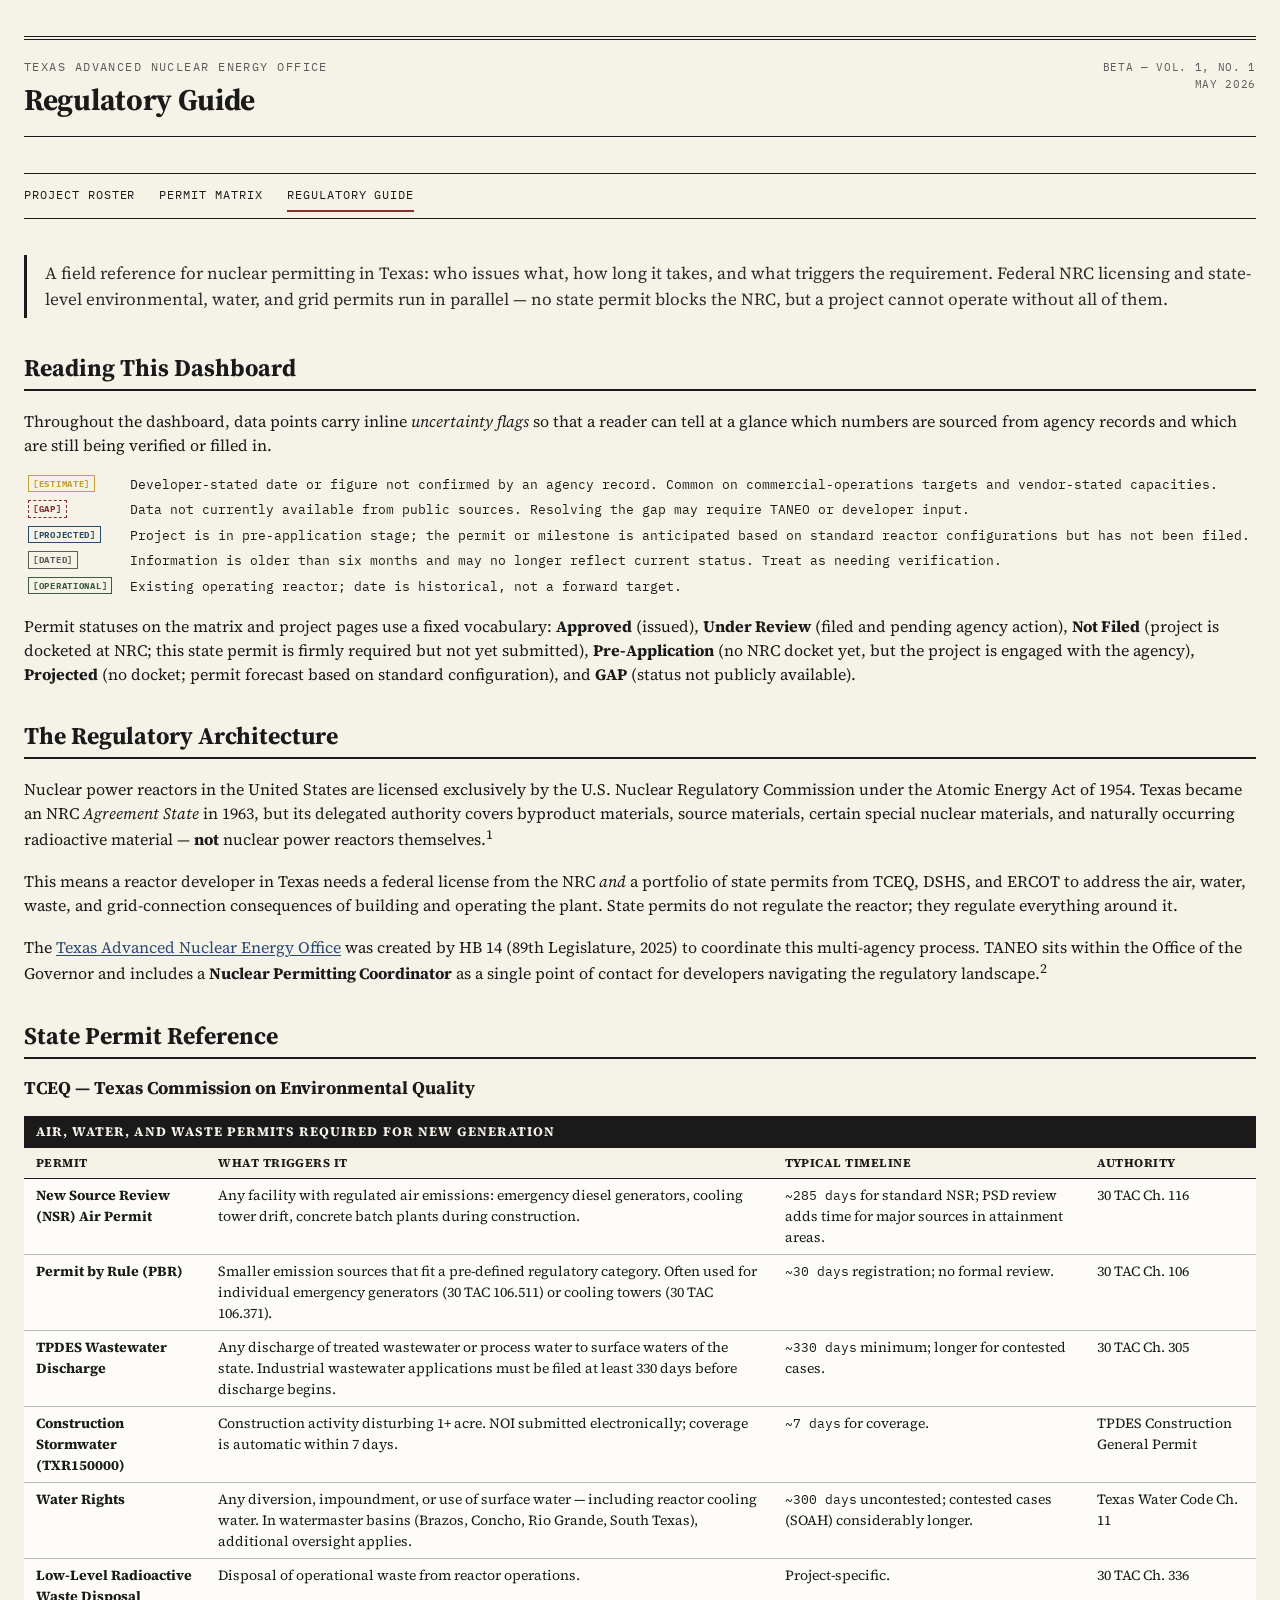
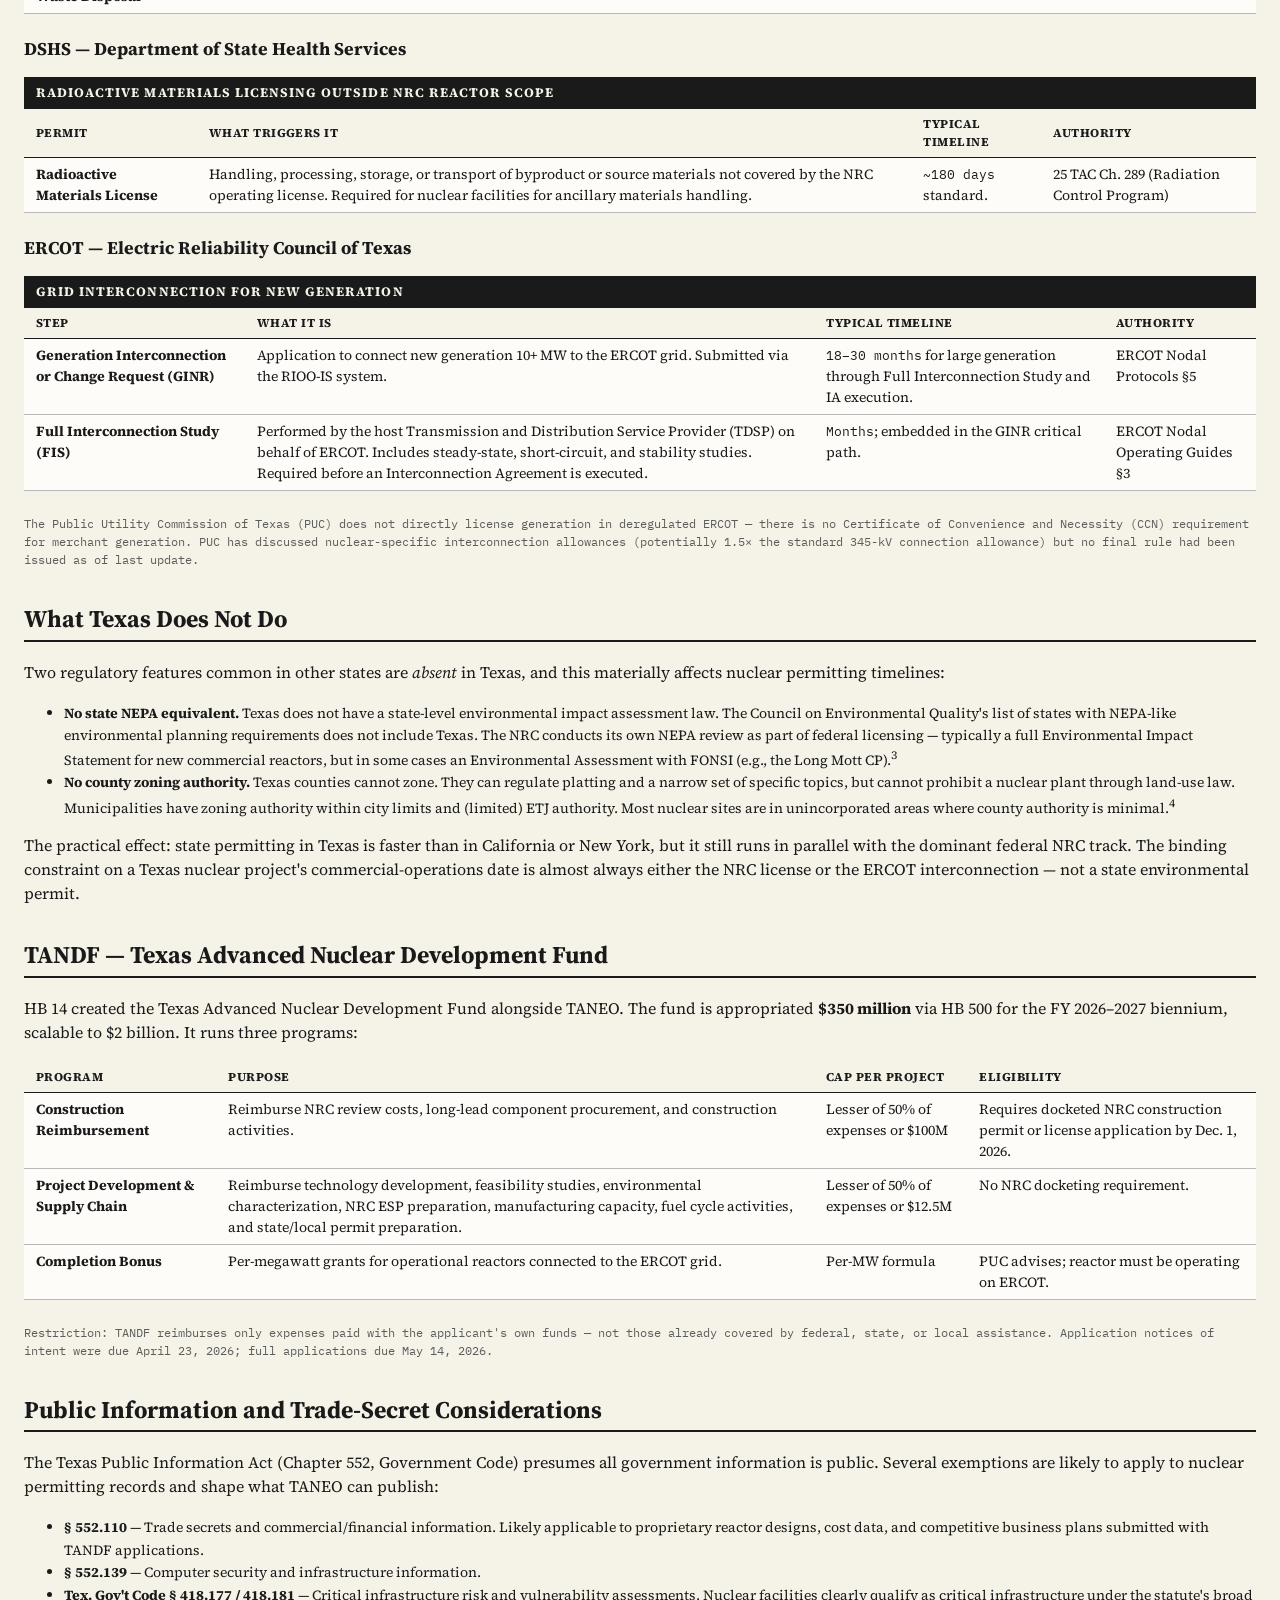
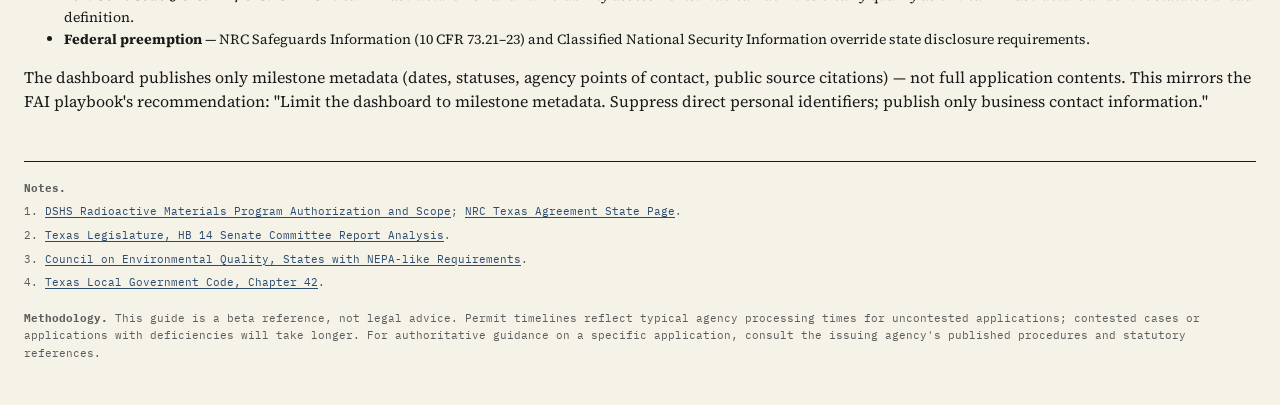
==== guide.html @ d7ae93f4 "Initial commit: TANEO Permitting Dashboard beta Static HTML/CSS/JS dashboard tracking Texas nuclear " ====
<!doctype html>
<html lang="en">
<head>
<meta charset="utf-8">
<meta name="viewport" content="width=device-width, initial-scale=1">
<title>TANEO Permitting Dashboard — Regulatory Guide</title>
<link rel="preconnect" href="https://fonts.googleapis.com">
<link rel="preconnect" href="https://fonts.gstatic.com" crossorigin>
<link rel="stylesheet" href="https://fonts.googleapis.com/css2?family=Source+Serif+4:ital,wght@0,400;0,600;0,700;1,400&family=IBM+Plex+Mono:wght@400;500;700&display=swap">
<link rel="stylesheet" href="styles/main.css">
</head>
<body>

<header class="masthead">
  <div class="title-block">
    <p class="pub-name">Texas Advanced Nuclear Energy Office</p>
    <h1>Regulatory Guide</h1>
  </div>
  <div class="meta">
    <span>Beta — Vol. 1, No. 1</span>
    <span>May 2026</span>
  </div>
</header>

<nav class="section-nav">
  <a href="index.html">Project Roster</a>
  <a href="matrix.html">Permit Matrix</a>
  <a href="guide.html" class="active">Regulatory Guide</a>
</nav>

<p class="lede">
  A field reference for nuclear permitting in Texas: who issues what, how long it takes,
  and what triggers the requirement. Federal NRC licensing and state-level environmental,
  water, and grid permits run in parallel — no state permit blocks the NRC, but a project
  cannot operate without all of them.
</p>

<h2>Reading This Dashboard</h2>

<p>Throughout the dashboard, data points carry inline <em>uncertainty flags</em> so that a reader can tell at a glance which numbers are sourced from agency records and which are still being verified or filled in.</p>

<dl class="fact-sheet" style="font-size: 14px;">
  <dt><span class="flag estimate">[ESTIMATE]</span></dt>
  <dd>Developer-stated date or figure not confirmed by an agency record. Common on commercial-operations targets and vendor-stated capacities.</dd>
  <dt><span class="flag gap">[GAP]</span></dt>
  <dd>Data not currently available from public sources. Resolving the gap may require TANEO or developer input.</dd>
  <dt><span class="flag projected">[PROJECTED]</span></dt>
  <dd>Project is in pre-application stage; the permit or milestone is anticipated based on standard reactor configurations but has not been filed.</dd>
  <dt><span class="flag dated">[DATED]</span></dt>
  <dd>Information is older than six months and may no longer reflect current status. Treat as needing verification.</dd>
  <dt><span class="flag operational">[OPERATIONAL]</span></dt>
  <dd>Existing operating reactor; date is historical, not a forward target.</dd>
</dl>

<p>Permit statuses on the matrix and project pages use a fixed vocabulary: <strong>Approved</strong> (issued), <strong>Under Review</strong> (filed and pending agency action), <strong>Not Filed</strong> (project is docketed at NRC; this state permit is firmly required but not yet submitted), <strong>Pre-Application</strong> (no NRC docket yet, but the project is engaged with the agency), <strong>Projected</strong> (no docket; permit forecast based on standard configuration), and <strong>GAP</strong> (status not publicly available).</p>

<h2>The Regulatory Architecture</h2>

<p>Nuclear power reactors in the United States are licensed exclusively by the U.S. Nuclear Regulatory Commission under the Atomic Energy Act of 1954. Texas became an NRC <em>Agreement State</em> in 1963, but its delegated authority covers byproduct materials, source materials, certain special nuclear materials, and naturally occurring radioactive material — <strong>not</strong> nuclear power reactors themselves.<sup>1</sup></p>

<p>This means a reactor developer in Texas needs a federal license from the NRC <em>and</em> a portfolio of state permits from TCEQ, DSHS, and ERCOT to address the air, water, waste, and grid-connection consequences of building and operating the plant. State permits do not regulate the reactor; they regulate everything around it.</p>

<p>The <a href="https://gov.texas.gov/taneo">Texas Advanced Nuclear Energy Office</a> was created by HB 14 (89th Legislature, 2025) to coordinate this multi-agency process. TANEO sits within the Office of the Governor and includes a <strong>Nuclear Permitting Coordinator</strong> as a single point of contact for developers navigating the regulatory landscape.<sup>2</sup></p>

<h2>State Permit Reference</h2>

<h3>TCEQ — Texas Commission on Environmental Quality</h3>

<table>
  <caption>Air, water, and waste permits required for new generation</caption>
  <thead>
    <tr>
      <th>Permit</th>
      <th>What triggers it</th>
      <th>Typical timeline</th>
      <th>Authority</th>
    </tr>
  </thead>
  <tbody>
    <tr>
      <td><strong>New Source Review (NSR) Air Permit</strong></td>
      <td>Any facility with regulated air emissions: emergency diesel generators, cooling tower drift, concrete batch plants during construction.</td>
      <td><span class="mono">~285 days</span> for standard NSR; PSD review adds time for major sources in attainment areas.</td>
      <td>30 TAC Ch. 116</td>
    </tr>
    <tr>
      <td><strong>Permit by Rule (PBR)</strong></td>
      <td>Smaller emission sources that fit a pre-defined regulatory category. Often used for individual emergency generators (30 TAC 106.511) or cooling towers (30 TAC 106.371).</td>
      <td><span class="mono">~30 days</span> registration; no formal review.</td>
      <td>30 TAC Ch. 106</td>
    </tr>
    <tr>
      <td><strong>TPDES Wastewater Discharge</strong></td>
      <td>Any discharge of treated wastewater or process water to surface waters of the state. Industrial wastewater applications must be filed at least 330 days before discharge begins.</td>
      <td><span class="mono">~330 days</span> minimum; longer for contested cases.</td>
      <td>30 TAC Ch. 305</td>
    </tr>
    <tr>
      <td><strong>Construction Stormwater (TXR150000)</strong></td>
      <td>Construction activity disturbing 1+ acre. NOI submitted electronically; coverage is automatic within 7 days.</td>
      <td><span class="mono">~7 days</span> for coverage.</td>
      <td>TPDES Construction General Permit</td>
    </tr>
    <tr>
      <td><strong>Water Rights</strong></td>
      <td>Any diversion, impoundment, or use of surface water — including reactor cooling water. In watermaster basins (Brazos, Concho, Rio Grande, South Texas), additional oversight applies.</td>
      <td><span class="mono">~300 days</span> uncontested; contested cases (SOAH) considerably longer.</td>
      <td>Texas Water Code Ch. 11</td>
    </tr>
    <tr>
      <td><strong>Low-Level Radioactive Waste Disposal</strong></td>
      <td>Disposal of operational waste from reactor operations.</td>
      <td>Project-specific.</td>
      <td>30 TAC Ch. 336</td>
    </tr>
  </tbody>
</table>

<h3>DSHS — Department of State Health Services</h3>

<table>
  <caption>Radioactive materials licensing outside NRC reactor scope</caption>
  <thead>
    <tr>
      <th>Permit</th>
      <th>What triggers it</th>
      <th>Typical timeline</th>
      <th>Authority</th>
    </tr>
  </thead>
  <tbody>
    <tr>
      <td><strong>Radioactive Materials License</strong></td>
      <td>Handling, processing, storage, or transport of byproduct or source materials not covered by the NRC operating license. Required for nuclear facilities for ancillary materials handling.</td>
      <td><span class="mono">~180 days</span> standard.</td>
      <td>25 TAC Ch. 289 (Radiation Control Program)</td>
    </tr>
  </tbody>
</table>

<h3>ERCOT — Electric Reliability Council of Texas</h3>

<table>
  <caption>Grid interconnection for new generation</caption>
  <thead>
    <tr>
      <th>Step</th>
      <th>What it is</th>
      <th>Typical timeline</th>
      <th>Authority</th>
    </tr>
  </thead>
  <tbody>
    <tr>
      <td><strong>Generation Interconnection or Change Request (GINR)</strong></td>
      <td>Application to connect new generation 10+ MW to the ERCOT grid. Submitted via the RIOO-IS system.</td>
      <td><span class="mono">18–30 months</span> for large generation through Full Interconnection Study and IA execution.</td>
      <td>ERCOT Nodal Protocols §5</td>
    </tr>
    <tr>
      <td><strong>Full Interconnection Study (FIS)</strong></td>
      <td>Performed by the host Transmission and Distribution Service Provider (TDSP) on behalf of ERCOT. Includes steady-state, short-circuit, and stability studies. Required before an Interconnection Agreement is executed.</td>
      <td><span class="mono">Months</span>; embedded in the GINR critical path.</td>
      <td>ERCOT Nodal Operating Guides §3</td>
    </tr>
  </tbody>
</table>

<p style="font-family: var(--mono); font-size: 12px; color: var(--gray-70);">
The Public Utility Commission of Texas (PUC) does not directly license generation in deregulated ERCOT — there is no Certificate of Convenience and Necessity (CCN) requirement for merchant generation. PUC has discussed nuclear-specific interconnection allowances (potentially 1.5× the standard 345-kV connection allowance) but no final rule had been issued as of last update.
</p>

<h2>What Texas Does Not Do</h2>

<p>Two regulatory features common in other states are <em>absent</em> in Texas, and this materially affects nuclear permitting timelines:</p>

<ul style="font-family: var(--serif); font-size: 14px; line-height: 1.6;">
  <li><strong>No state NEPA equivalent.</strong> Texas does not have a state-level environmental impact assessment law. The Council on Environmental Quality's list of states with NEPA-like environmental planning requirements does not include Texas. The NRC conducts its own NEPA review as part of federal licensing — typically a full Environmental Impact Statement for new commercial reactors, but in some cases an Environmental Assessment with FONSI (e.g., the Long Mott CP).<sup>3</sup></li>
  <li><strong>No county zoning authority.</strong> Texas counties cannot zone. They can regulate platting and a narrow set of specific topics, but cannot prohibit a nuclear plant through land-use law. Municipalities have zoning authority within city limits and (limited) ETJ authority. Most nuclear sites are in unincorporated areas where county authority is minimal.<sup>4</sup></li>
</ul>

<p>The practical effect: state permitting in Texas is faster than in California or New York, but it still runs in parallel with the dominant federal NRC track. The binding constraint on a Texas nuclear project's commercial-operations date is almost always either the NRC license or the ERCOT interconnection — not a state environmental permit.</p>

<h2>TANDF — Texas Advanced Nuclear Development Fund</h2>

<p>HB 14 created the Texas Advanced Nuclear Development Fund alongside TANEO. The fund is appropriated <strong>$350 million</strong> via HB 500 for the FY 2026–2027 biennium, scalable to $2 billion. It runs three programs:</p>

<table>
  <thead>
    <tr><th>Program</th><th>Purpose</th><th>Cap per project</th><th>Eligibility</th></tr>
  </thead>
  <tbody>
    <tr>
      <td><strong>Construction Reimbursement</strong></td>
      <td>Reimburse NRC review costs, long-lead component procurement, and construction activities.</td>
      <td>Lesser of 50% of expenses or $100M</td>
      <td>Requires docketed NRC construction permit or license application by Dec. 1, 2026.</td>
    </tr>
    <tr>
      <td><strong>Project Development &amp; Supply Chain</strong></td>
      <td>Reimburse technology development, feasibility studies, environmental characterization, NRC ESP preparation, manufacturing capacity, fuel cycle activities, and state/local permit preparation.</td>
      <td>Lesser of 50% of expenses or $12.5M</td>
      <td>No NRC docketing requirement.</td>
    </tr>
    <tr>
      <td><strong>Completion Bonus</strong></td>
      <td>Per-megawatt grants for operational reactors connected to the ERCOT grid.</td>
      <td>Per-MW formula</td>
      <td>PUC advises; reactor must be operating on ERCOT.</td>
    </tr>
  </tbody>
</table>

<p style="font-family: var(--mono); font-size: 12px; color: var(--gray-70);">
Restriction: TANDF reimburses only expenses paid with the applicant's own funds — not those already covered by federal, state, or local assistance. Application notices of intent were due April 23, 2026; full applications due May 14, 2026.
</p>

<h2>Public Information and Trade-Secret Considerations</h2>

<p>The Texas Public Information Act (Chapter 552, Government Code) presumes all government information is public. Several exemptions are likely to apply to nuclear permitting records and shape what TANEO can publish:</p>

<ul style="font-family: var(--serif); font-size: 14px; line-height: 1.6;">
  <li><strong>§ 552.110</strong> — Trade secrets and commercial/financial information. Likely applicable to proprietary reactor designs, cost data, and competitive business plans submitted with TANDF applications.</li>
  <li><strong>§ 552.139</strong> — Computer security and infrastructure information.</li>
  <li><strong>Tex. Gov't Code § 418.177 / 418.181</strong> — Critical infrastructure risk and vulnerability assessments. Nuclear facilities clearly qualify as critical infrastructure under the statute's broad definition.</li>
  <li><strong>Federal preemption</strong> — NRC Safeguards Information (10 CFR 73.21–23) and Classified National Security Information override state disclosure requirements.</li>
</ul>

<p>The dashboard publishes only milestone metadata (dates, statuses, agency points of contact, public source citations) — not full application contents. This mirrors the FAI playbook's recommendation: "Limit the dashboard to milestone metadata. Suppress direct personal identifiers; publish only business contact information."</p>

<footer class="colophon">
  <p><strong>Notes.</strong></p>
  <p>1. <a href="https://www.dshs.texas.gov/texas-radiation-control/radioactive-material-licensing-radiation-control-program/radioactive-materials-program-authorization-and-scope">DSHS Radioactive Materials Program Authorization and Scope</a>; <a href="https://www.nrc.gov/agreement-states/texas">NRC Texas Agreement State Page</a>.</p>
  <p>2. <a href="https://capitol.texas.gov/tlodocs/89R/analysis/html/HB00014S.htm">Texas Legislature, HB 14 Senate Committee Report Analysis</a>.</p>
  <p>3. <a href="https://ceq.doe.gov/laws-regulations/states.html">Council on Environmental Quality, States with NEPA-like Requirements</a>.</p>
  <p>4. <a href="https://statutes.capitol.texas.gov/Docs/LG/htm/LG.42.htm">Texas Local Government Code, Chapter 42</a>.</p>
  <p style="margin-top: var(--space-md);"><strong>Methodology.</strong> This guide is a beta reference, not legal advice. Permit timelines reflect typical agency processing times for uncontested applications; contested cases or applications with deficiencies will take longer. For authoritative guidance on a specific application, consult the issuing agency's published procedures and statutory references.</p>
</footer>

</body>
</html>
---- styles/main.css ----
/* TANEO Permitting Dashboard — Penney Design System
   Aesthetic: 1940s American Trade Journal
   Fonts loaded via <link> in each HTML head (not @import — that would chain
   the request behind this stylesheet's parse and add ~200–500ms to first paint). */

:root {
  /* Primary palette */
  --ink: #1A1A1A;
  --newsprint: #F5F2E8;
  --paper: #FDFCF9;
  --warm-gray: #6B6759;          /* Darkened from #9C9788 for WCAG AA */

  /* Spot colors */
  --industrial-red: #8B2B2B;
  --utility-blue: #2B4B6F;
  --safety-yellow: #C4A035;
  --technical-green: #3D5C3D;

  /* Extended grays */
  --gray-90: #2D2D2D;
  --gray-70: #5C5C5C;
  --gray-50: #8A8A8A;
  --gray-30: #B8B8B8;
  --gray-15: #DCDCDC;

  /* Type — Source Serif 4 from Google Fonts (closest to Plantin/Charter
     aesthetic on a free CDN); fall back to system Charter / Georgia if the
     CDN is unreachable. IBM Plex Mono ships from the same Google Fonts call. */
  --serif: "Source Serif 4", "Charter", "Georgia", "Plantin", serif;
  --mono: "IBM Plex Mono", "Consolas", "Courier New", monospace;

  /* Spacing (6pt baseline) */
  --space-xs: 6px;
  --space-sm: 12px;
  --space-md: 18px;
  --space-lg: 24px;
  --space-xl: 36px;
  --space-2xl: 48px;
}

/* Reset and base */
* { box-sizing: border-box; }

/* Keyboard focus — required for WCAG 2.4.7 (Focus Visible). The default
   browser outline is invisible against the newsprint background; replace
   with a high-contrast Industrial Red ring. */
:focus-visible {
  outline: 2px solid var(--industrial-red);
  outline-offset: 2px;
  border-radius: 1px;
}
a:focus-visible { background: rgba(196, 160, 53, 0.18); }

html, body {
  margin: 0;
  padding: 0;
  background: var(--newsprint);
  color: var(--ink);
  font-family: var(--serif);
  font-size: 16px;
  line-height: 1.5;
}

body {
  max-width: 1280px;
  margin: 0 auto;
  padding: var(--space-xl) var(--space-lg);
}

/* Typography */
h1, h2, h3, h4 {
  font-family: var(--serif);
  font-weight: 700;
  margin: 0 0 var(--space-md) 0;
  line-height: 1.2;
}

h1 { font-size: 32px; letter-spacing: -0.01em; }
h2 { font-size: 24px; border-bottom: 2px solid var(--ink); padding-bottom: var(--space-xs); margin-top: var(--space-xl); }
h3 { font-size: 18px; }
h4 { font-size: 14px; text-transform: uppercase; letter-spacing: 0.06em; color: var(--gray-70); }

p { margin: 0 0 var(--space-md) 0; }

a {
  color: var(--utility-blue);
  text-decoration: underline;
  text-underline-offset: 2px;
}
a:hover { color: var(--ink); }

code, .mono {
  font-family: var(--mono);
  font-size: 0.92em;
}

/* Masthead — 1940s trade journal style */
.masthead {
  border-top: 4px double var(--ink);
  border-bottom: 1px solid var(--ink);
  padding: var(--space-md) 0;
  margin-bottom: var(--space-xl);
  display: flex;
  justify-content: space-between;
  align-items: baseline;
  flex-wrap: wrap;
  gap: var(--space-md);
}

.masthead .title-block {
  flex: 1 1 auto;
}

.masthead .pub-name {
  font-size: 12px;
  font-family: var(--mono);
  text-transform: uppercase;
  letter-spacing: 0.12em;
  color: var(--gray-70);
  margin: 0 0 var(--space-xs) 0;
}

.masthead h1 {
  margin: 0;
  font-size: 30px;
}

.masthead .meta {
  font-family: var(--mono);
  font-size: 11px;
  color: var(--gray-70);
  text-align: right;
  text-transform: uppercase;
  letter-spacing: 0.06em;
}

.masthead .meta span { display: block; }

/* Navigation bar */
nav.section-nav {
  border-top: 1px solid var(--ink);
  border-bottom: 1px solid var(--ink);
  padding: var(--space-xs) 0;
  margin-bottom: var(--space-xl);
  font-family: var(--mono);
  font-size: 12px;
  text-transform: uppercase;
  letter-spacing: 0.08em;
  display: flex;
  gap: var(--space-lg);
  flex-wrap: wrap;
}

nav.section-nav a {
  color: var(--ink);
  text-decoration: none;
  padding: var(--space-xs) 0;
  border-bottom: 2px solid transparent;
}

nav.section-nav a:hover,
nav.section-nav a.active {
  border-bottom-color: var(--industrial-red);
}

/* Lede / abstract */
.lede {
  font-size: 17px;
  line-height: 1.5;
  border-left: 3px solid var(--ink);
  padding: var(--space-xs) 0 var(--space-xs) var(--space-md);
  margin: 0 0 var(--space-xl) 0;
  color: var(--gray-90);
}

/* Tables — period style */
table {
  width: 100%;
  border-collapse: collapse;
  font-family: var(--serif);
  font-size: 14px;
  margin: var(--space-md) 0 var(--space-lg) 0;
  background: var(--paper);
}

/* Table scroll wrapper — for wide tables on narrow viewports */
.table-scroll {
  overflow-x: auto;
  margin: var(--space-md) 0 var(--space-lg) 0;
  border: 0;
}
.table-scroll table { margin: 0; }

table caption {
  font-family: var(--serif);
  font-weight: 700;
  font-size: 13px;
  text-transform: uppercase;
  letter-spacing: 0.08em;
  text-align: left;
  padding: var(--space-xs) var(--space-sm);
  background: var(--ink);
  color: var(--newsprint);
  caption-side: top;
}

th {
  text-align: left;
  padding: var(--space-xs) var(--space-sm);
  border-bottom: 1.5px solid var(--ink);
  font-weight: 700;
  font-size: 12px;
  text-transform: uppercase;
  letter-spacing: 0.04em;
  background: var(--newsprint);
}

td {
  padding: var(--space-xs) var(--space-sm);
  border-bottom: 0.5px solid var(--gray-30);
  vertical-align: top;
}

tr:hover td { background: var(--newsprint); }

td.num, th.num { font-family: var(--mono); text-align: right; }
td.center, th.center { text-align: center; }

table.striped tr:nth-child(even) td { background: rgba(0,0,0,0.02); }

/* Status badges */
.badge {
  display: inline-block;
  padding: 2px 8px;
  font-family: var(--mono);
  font-size: 10px;
  font-weight: 700;
  text-transform: uppercase;
  letter-spacing: 0.06em;
  border: 1px solid currentColor;
  white-space: nowrap;
}

.badge.complete    { color: var(--technical-green); background: rgba(61,92,61,0.08); }
.badge.in-progress { color: var(--utility-blue);    background: rgba(43,75,111,0.08); }
.badge.delayed     { color: var(--industrial-red);  background: rgba(139,43,43,0.08); }
.badge.pending     { color: var(--gray-70);         background: rgba(0,0,0,0.04); }
.badge.not-filed   { color: var(--gray-70);         background: rgba(0,0,0,0.04); }
.badge.pre-app     { color: var(--gray-70);         background: rgba(0,0,0,0.04); }
.badge.projected   { color: var(--safety-yellow);   background: rgba(196,160,53,0.10); }
.badge.gap         { color: var(--ink); background: var(--gray-15); border-style: dashed; }

/* Inline grayed-italic text used for placeholders, "research reactor", etc. */
.placeholder-text { color: var(--gray-70); font-style: italic; }

/* Ultan flags — inline emphasis markers */
.flag {
  display: inline-block;
  font-family: var(--mono);
  font-size: 9px;
  font-weight: 700;
  letter-spacing: 0.08em;
  padding: 1px 4px;
  margin-left: 4px;
  vertical-align: middle;
  border: 1px solid currentColor;
}
.flag.estimate    { color: var(--safety-yellow); }
.flag.gap         { color: var(--industrial-red); border-style: dashed; }
.flag.projected   { color: var(--utility-blue); }
.flag.dated       { color: var(--gray-70); }
.flag.operational { color: var(--technical-green); }

/* Card — used for project summaries and detail panes */
.card {
  background: var(--paper);
  border: 1px solid var(--ink);
  padding: var(--space-md);
  margin-bottom: var(--space-md);
}

.card h3 {
  margin-top: 0;
  border-bottom: 0.5px solid var(--gray-50);
  padding-bottom: var(--space-xs);
}

/* Definition list — fact sheet */
dl.fact-sheet {
  display: grid;
  grid-template-columns: max-content 1fr;
  gap: var(--space-xs) var(--space-md);
  margin: var(--space-md) 0;
  font-size: 14px;
}

dl.fact-sheet dt {
  font-weight: 700;
  font-size: 11px;
  text-transform: uppercase;
  letter-spacing: 0.06em;
  color: var(--gray-70);
  align-self: start;
}

dl.fact-sheet dd {
  margin: 0;
  font-family: var(--mono);
  font-size: 13px;
}

/* Two-column layout for project detail */
.split-2 {
  display: grid;
  grid-template-columns: 1fr 2fr;
  gap: var(--space-xl);
}

@media (max-width: 900px) {
  .split-2 { grid-template-columns: 1fr; }
}

/* Gantt chart container */
.gantt {
  background: var(--paper);
  border: 1px solid var(--ink);
  padding: 0;
  margin: var(--space-md) 0 var(--space-lg) 0;
  font-family: var(--mono);
  font-size: 11px;
}

.gantt-header {
  background: var(--ink);
  color: var(--newsprint);
  padding: var(--space-xs) var(--space-sm);
  font-size: 12px;
  font-weight: 700;
  text-transform: uppercase;
  letter-spacing: 0.06em;
}

.gantt-swimlane {
  border-bottom: 1px solid var(--gray-30);
}

.gantt-swimlane:last-child { border-bottom: none; }

.gantt-swimlane-header {
  background: var(--newsprint);
  padding: 4px var(--space-sm);
  font-weight: 700;
  font-size: 10px;
  text-transform: uppercase;
  letter-spacing: 0.08em;
  color: var(--gray-70);
  border-bottom: 0.5px solid var(--gray-50);
}

.gantt-row {
  display: grid;
  grid-template-columns: 280px 1fr;
  border-bottom: 0.5px solid var(--gray-15);
  min-height: 28px;
}

.gantt-row:hover { background: var(--newsprint); }

.gantt-label {
  padding: 6px var(--space-sm);
  border-right: 0.5px solid var(--gray-30);
  font-size: 11px;
  display: flex;
  flex-direction: column;
  justify-content: center;
}

.gantt-label .label-name {
  font-family: var(--serif);
  font-size: 12px;
  color: var(--ink);
}

.gantt-label .label-meta {
  font-family: var(--mono);
  font-size: 9px;
  color: var(--gray-70);
  text-transform: uppercase;
  letter-spacing: 0.04em;
}

.gantt-bar-track {
  position: relative;
  padding: 0;
}

.gantt-bar-track svg {
  display: block;
  width: 100%;
  height: 28px;
}

/* Permit matrix */
table.matrix {
  font-size: 12px;
}

table.matrix th, table.matrix td {
  text-align: center;
  vertical-align: middle;
  padding: var(--space-xs);
}

table.matrix th.project-col, table.matrix td.project-col {
  text-align: left;
  font-weight: 700;
  min-width: 220px;
  max-width: 260px;
}

.cell {
  display: inline-block;
  width: 14px;
  height: 14px;
  border-radius: 50%;
  border: 1px solid var(--ink);
  vertical-align: middle;
}
/* Each status uses BOTH a color and a distinguishable visual property
   (border style, fill pattern, or symbol overlay) so colorblind viewers
   and grayscale prints stay legible. */
.cell.complete    {
  background: var(--technical-green);
  /* solid filled — no extra texture */
}
.cell.in-progress {
  background: var(--utility-blue);
  /* solid filled, but with a thicker border for tactile distinction */
  border-width: 2px;
}
.cell.not-filed   {
  background: var(--paper);
  /* hollow — distinct by absence of fill */
}
.cell.projected   {
  background: repeating-linear-gradient(45deg, var(--paper), var(--paper) 2px, var(--gray-30) 2px, var(--gray-30) 4px);
  /* diagonal stripes */
}
.cell.gap         {
  background: var(--gray-15);
  border-style: dashed;
  /* dashed border — distinct outline */
}
.cell.na          {
  background: transparent;
  border: none;
  /* invisible — no permit applies */
}

/* Footer / colophon */
footer.colophon {
  margin-top: var(--space-2xl);
  padding-top: var(--space-md);
  border-top: 1px solid var(--ink);
  font-family: var(--mono);
  font-size: 11px;
  color: var(--gray-70);
  line-height: 1.6;
}

footer.colophon p { margin-bottom: var(--space-xs); }

/* Section rules */
hr.rule {
  border: none;
  border-top: 1px solid var(--ink);
  margin: var(--space-xl) 0;
}

hr.double {
  border: none;
  border-top: 4px double var(--ink);
  margin: var(--space-xl) 0;
}

/* Sources list */
.sources {
  font-size: 11px;
  font-family: var(--mono);
  color: var(--gray-70);
  margin-top: var(--space-sm);
  padding-top: var(--space-xs);
  border-top: 0.5px solid var(--gray-30);
}

.sources strong {
  text-transform: uppercase;
  letter-spacing: 0.06em;
  color: var(--ink);
}

.sources a { color: var(--utility-blue); }

/* KPI banner — top-of-page metrics */
.kpi-banner {
  display: grid;
  grid-template-columns: repeat(4, 1fr);
  gap: var(--space-md);
  margin-bottom: var(--space-xl);
}

@media (max-width: 700px) {
  .kpi-banner { grid-template-columns: repeat(2, 1fr); }
}

.kpi {
  background: var(--paper);
  border: 1px solid var(--ink);
  padding: var(--space-sm);
  text-align: left;
}

.kpi .kpi-label {
  font-family: var(--mono);
  font-size: 10px;
  text-transform: uppercase;
  letter-spacing: 0.08em;
  color: var(--gray-70);
  margin-bottom: var(--space-xs);
}

.kpi .kpi-value {
  font-family: var(--serif);
  font-size: 28px;
  font-weight: 700;
  line-height: 1;
  color: var(--ink);
}

.kpi .kpi-unit {
  font-family: var(--mono);
  font-size: 11px;
  color: var(--gray-70);
  margin-top: var(--space-xs);
}

/* Project link in roster */
a.project-link {
  font-weight: 700;
  color: var(--ink);
  text-decoration: none;
  border-bottom: 1px solid var(--utility-blue);
  display: inline-block;
}

/* Roster table — give project column breathing room */
#project-table th:first-child, #project-table td:first-child { min-width: 180px; }
#project-table { table-layout: auto; }
a.project-link:hover {
  background: var(--newsprint);
  border-bottom-color: var(--ink);
}

/* Print adjustments */
@media print {
  body { background: white; max-width: none; }
  nav.section-nav { display: none; }
  .gantt-row:hover { background: transparent; }
}
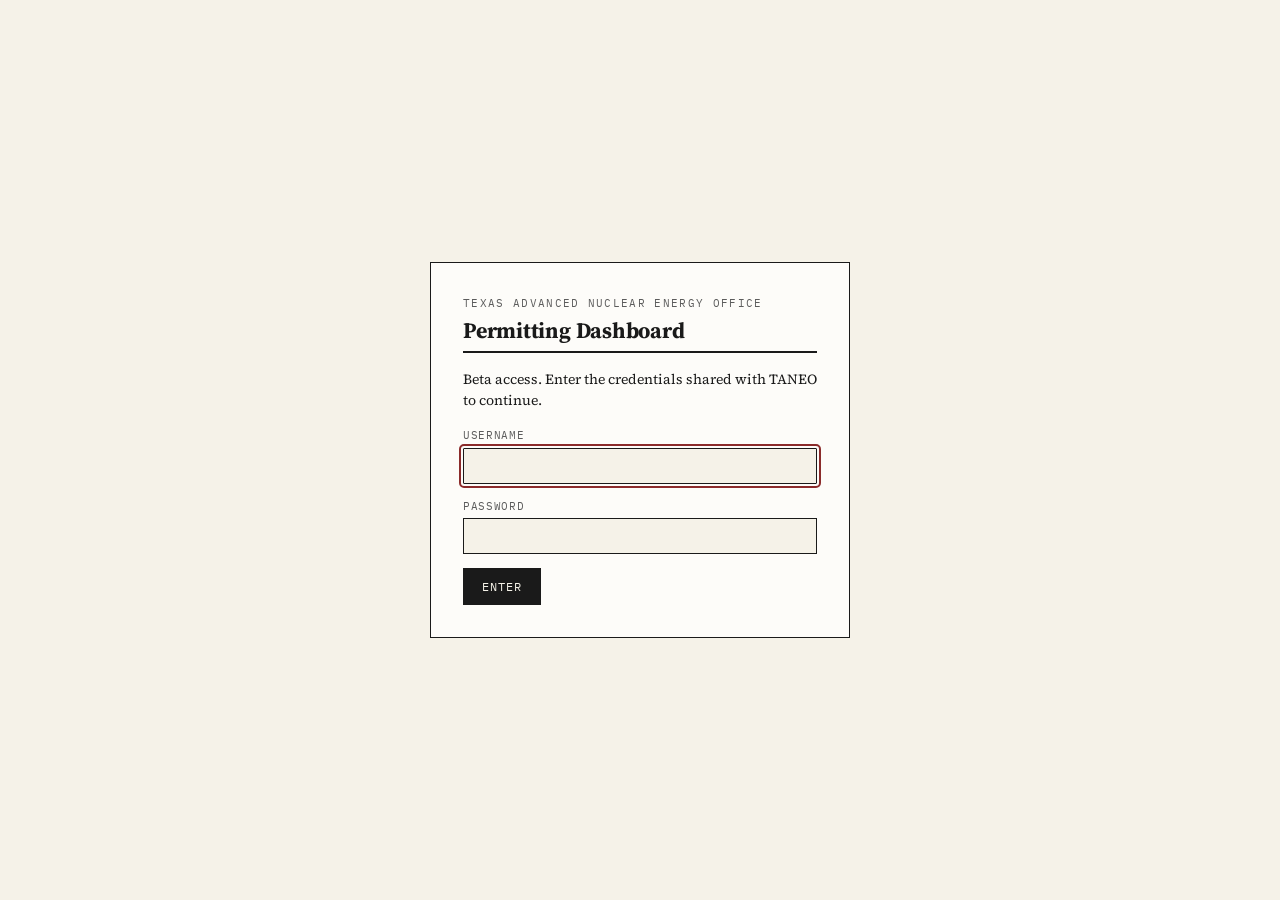
==== commit dd114634: "Add soft access gate (TANEO/LONESTAR) Client-side login overlay shown on every page until the user e" ====
--- a/guide.html
+++ b/guide.html
@@ -8,6 +8,7 @@
 <link rel="preconnect" href="https://fonts.gstatic.com" crossorigin>
 <link rel="stylesheet" href="https://fonts.googleapis.com/css2?family=Source+Serif+4:ital,wght@0,400;0,600;0,700;1,400&family=IBM+Plex+Mono:wght@400;500;700&display=swap">
 <link rel="stylesheet" href="styles/main.css">
+<script src="scripts/gate.js"></script>
 </head>
 <body>
 
